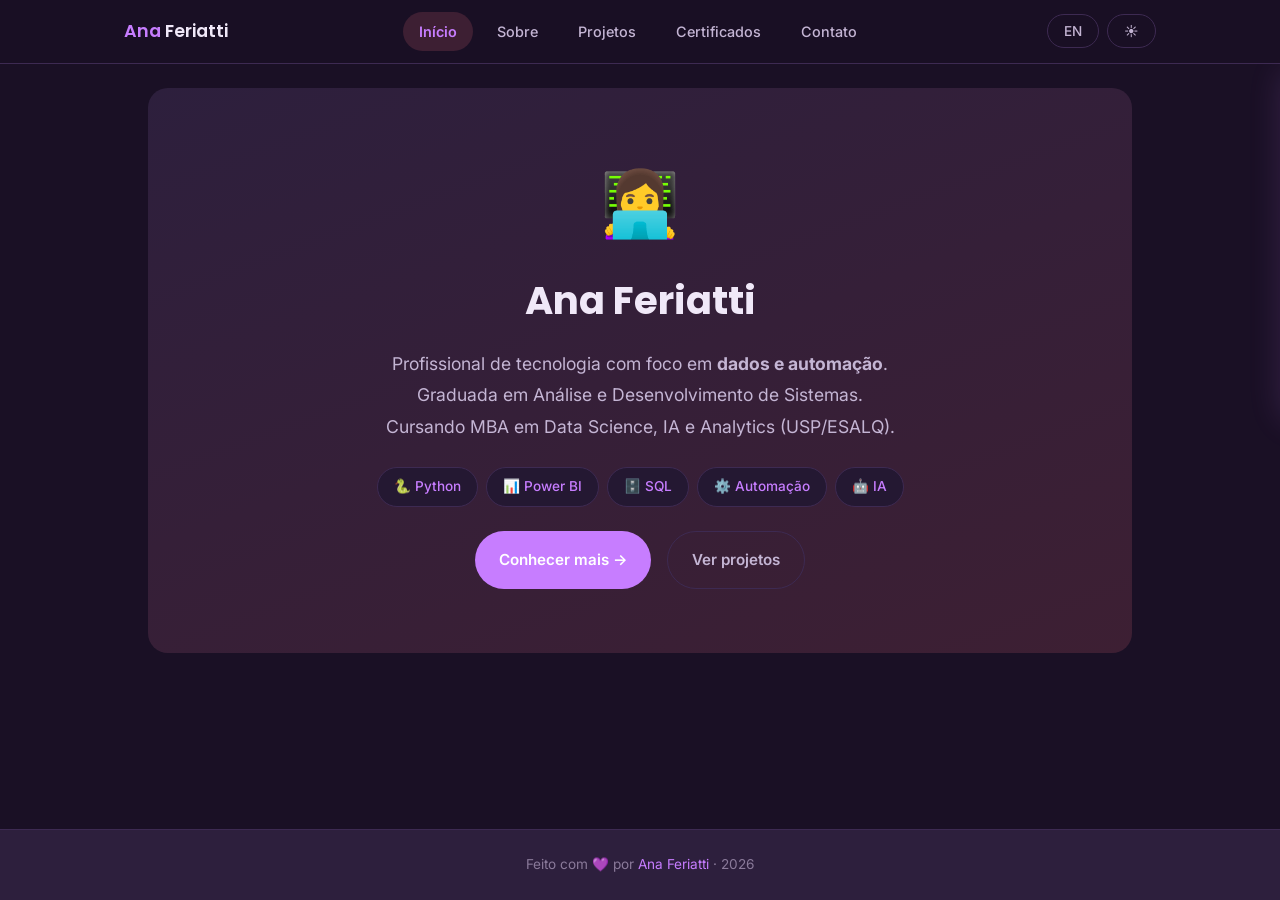
==== docs/index.html @ 39eaa2be "Esqueleto" ====
<!DOCTYPE html>
<html lang="pt-br">
<head>
  <meta charset="UTF-8">
  <meta name="viewport" content="width=device-width, initial-scale=1.0">
  <title>Ana Feriatti — Data Science & Analytics</title>
  <meta name="description" content="Portfolio de Ana Feriatti — Data Science, Python, SQL, Power BI e automação de processos.">
  <meta name="author" content="Ana Feriatti">
  <meta property="og:title" content="Ana Feriatti — Data Science & Analytics">
  <meta property="og:description" content="Profissional de tecnologia com foco em Data Science, Python, SQL e Power BI.">
  <meta property="og:type" content="website">
  <meta property="og:locale" content="pt_BR">
  <link rel="icon" href="data:image/svg+xml,<svg xmlns='http://www.w3.org/2000/svg' viewBox='0 0 100 100'><text y='.9em' font-size='90'>💜</text></svg>">
  <link rel="preconnect" href="https://fonts.googleapis.com">
  <link rel="preconnect" href="https://fonts.gstatic.com" crossorigin>
  <link href="https://fonts.googleapis.com/css2?family=Inter:wght@400;500;600&family=Poppins:wght@600;700&display=swap" rel="stylesheet">
  <link rel="stylesheet" href="css/style.css">
</head>
<body data-page="home">

  <main class="page">
    <div class="container">
      <section class="hero reveal" aria-label="Apresentação">
        <div class="hero-emoji" aria-hidden="true">👩‍💻</div>
        <h1 data-i18n="home.title">Ana Feriatti</h1>
        <p data-i18n="home.desc">
          Profissional de tecnologia com foco em <strong>dados e automação</strong>.<br>
          Graduada em Análise e Desenvolvimento de Sistemas.<br>
          Cursando MBA em Data Science, IA e Analytics (USP/ESALQ).
        </p>
        <div class="hero-tags">
          <span class="hero-tag">🐍 Python</span>
          <span class="hero-tag">📊 Power BI</span>
          <span class="hero-tag">🗄️ SQL</span>
          <span class="hero-tag">⚙️ Automação</span>
          <span class="hero-tag">🤖 IA</span>
        </div>
        <div class="hero-links">
          <a href="sobre.html" class="hero-link primary">Conhecer mais →</a>
          <a href="projetos.html" class="hero-link secondary">Ver projetos</a>
        </div>
      </section>
    </div>
  </main>

  <script src="js/bootstrap.js"></script>
</body>
</html>
---- docs/css/style.css ----
/* ===== DESIGN TOKENS ===== */
:root {
  --color-bg: #fefcff;
  --color-surface: #ffffff;
  --color-surface-alt: #f8f4fc;
  --color-border: #ede6f5;
  --color-primary: #9b59b6;
  --color-primary-light: #d2a8e0;
  --color-primary-dark: #7d3c98;
  --color-accent: #e91e8c;
  --color-accent-light: #fce4f3;
  --color-text: #2d2040;
  --color-text-secondary: #6b5b7b;
  --color-text-muted: #9a8ba8;
  --color-gradient-start: #f3e7fa;
  --color-gradient-end: #fce4f3;
  --color-card-shadow: rgba(155, 89, 182, 0.08);
  --color-card-hover-shadow: rgba(155, 89, 182, 0.16);

  --font-heading: 'Poppins', sans-serif;
  --font-body: 'Inter', sans-serif;
  --radius-sm: 8px;
  --radius-md: 12px;
  --radius-lg: 20px;
  --radius-full: 9999px;
  --shadow-sm: 0 2px 8px var(--color-card-shadow);
  --shadow-md: 0 4px 20px var(--color-card-shadow);
  --shadow-lg: 0 8px 32px var(--color-card-hover-shadow);
  --max-width: 1080px;
  --nav-height: 64px;

  --space-xs: 4px;
  --space-sm: 8px;
  --space-md: 16px;
  --space-lg: 24px;
  --space-xl: 40px;
  --space-2xl: 64px;
}

[data-theme="dark"] {
  --color-bg: #1a1025;
  --color-surface: #241832;
  --color-surface-alt: #2d1f3d;
  --color-border: #3d2a52;
  --color-primary: #c77dff;
  --color-primary-light: #e0b0ff;
  --color-primary-dark: #a855f7;
  --color-accent: #f472b6;
  --color-accent-light: #3d1f33;
  --color-text: #f0e8f8;
  --color-text-secondary: #c4b5d4;
  --color-text-muted: #8a7a9a;
  --color-gradient-start: #2d1f3d;
  --color-gradient-end: #3d1f33;
  --color-card-shadow: rgba(0, 0, 0, 0.3);
  --color-card-hover-shadow: rgba(199, 125, 255, 0.15);
}

/* ===== RESET ===== */
*, *::before, *::after { margin: 0; padding: 0; box-sizing: border-box; }
html { scroll-behavior: smooth; }

body {
  background: var(--color-bg);
  color: var(--color-text);
  font-family: var(--font-body);
  font-size: 16px;
  line-height: 1.6;
  min-height: 100vh;
  display: flex;
  flex-direction: column;
  -webkit-font-smoothing: antialiased;
}

a { color: var(--color-primary); text-decoration: none; transition: color 0.2s; }
a:hover { color: var(--color-primary-dark); }
a:focus-visible { outline: 2px solid var(--color-primary); outline-offset: 3px; border-radius: 4px; }
img { max-width: 100%; display: block; }

/* ===== UTILITIES ===== */
.sr-only {
  position: absolute; width: 1px; height: 1px; padding: 0; margin: -1px;
  overflow: hidden; clip: rect(0,0,0,0); white-space: nowrap; border: 0;
}
.container { max-width: var(--max-width); margin: 0 auto; padding: 0 var(--space-lg); }
.gradient-text {
  background: linear-gradient(135deg, var(--color-primary), var(--color-accent));
  -webkit-background-clip: text;
  -webkit-text-fill-color: transparent;
  background-clip: text;
}

/* ===== NAVIGATION ===== */
.navbar {
  position: fixed; top: 0; left: 0; right: 0; z-index: 100;
  background: rgba(254, 252, 255, 0.85);
  backdrop-filter: blur(12px);
  border-bottom: 1px solid var(--color-border);
  height: var(--nav-height);
  display: flex; align-items: center;
}
[data-theme="dark"] .navbar { background: rgba(26, 16, 37, 0.85); }

.navbar .container { display: flex; align-items: center; justify-content: space-between; width: 100%; }
.nav-brand { font-family: var(--font-heading); font-weight: 600; font-size: 1.1rem; color: var(--color-text); }
.nav-brand span { color: var(--color-primary); }

.nav-links { display: flex; gap: var(--space-sm); align-items: center; }
.nav-links a {
  font-size: 0.9rem; color: var(--color-text-secondary); padding: var(--space-sm) var(--space-md);
  border-radius: var(--radius-full); transition: all 0.2s; font-weight: 500;
}
.nav-links a:hover { color: var(--color-primary); background: var(--color-accent-light); }
.nav-links a.active { color: var(--color-primary); background: var(--color-accent-light); font-weight: 600; }

.nav-actions { display: flex; gap: var(--space-sm); align-items: center; }
.nav-btn {
  background: none; border: 1px solid var(--color-border); color: var(--color-text-secondary);
  cursor: pointer; padding: var(--space-sm) var(--space-md); border-radius: var(--radius-full);
  font-family: var(--font-body); font-size: 0.85rem; font-weight: 500; transition: all 0.2s;
}
.nav-btn:hover { border-color: var(--color-primary); color: var(--color-primary); background: var(--color-accent-light); }

.menu-btn {
  display: none; background: none; border: none; color: var(--color-text);
  cursor: pointer; padding: var(--space-sm); font-size: 1.4rem; line-height: 1;
}

.side-nav {
  position: fixed; top: var(--nav-height); right: 0; width: 260px;
  background: var(--color-surface); border-left: 1px solid var(--color-border);
  border-bottom: 1px solid var(--color-border); padding: var(--space-lg);
  transform: translateX(100%); transition: transform 0.25s ease; z-index: 90;
  border-radius: 0 0 0 var(--radius-lg); box-shadow: var(--shadow-lg);
}
.side-nav.open { transform: translateX(0); }
.side-nav a {
  display: block; padding: var(--space-md); font-size: 0.95rem; color: var(--color-text-secondary);
  border-radius: var(--radius-sm); margin-bottom: var(--space-xs); transition: all 0.2s;
}
.side-nav a:hover, .side-nav a.active { color: var(--color-primary); background: var(--color-accent-light); }

/* ===== PAGE LAYOUT ===== */
.page { flex: 1; padding-top: var(--nav-height); }
.page-section { padding: var(--space-2xl) 0; }
.page-section:first-child { padding-top: var(--space-xl); }

/* ===== HERO (HOME) ===== */
.hero {
  text-align: center;
  padding: var(--space-2xl) var(--space-lg);
  background: linear-gradient(160deg, var(--color-gradient-start), var(--color-gradient-end));
  border-radius: var(--radius-lg);
  margin: var(--space-lg);
}
.hero-emoji { font-size: 4rem; margin-bottom: var(--space-md); }
.hero h1 { font-family: var(--font-heading); font-size: 2.4rem; font-weight: 700; margin-bottom: var(--space-md); color: var(--color-text); }
.hero p { font-size: 1.1rem; color: var(--color-text-secondary); max-width: 600px; margin: 0 auto var(--space-lg); line-height: 1.8; }
.hero-tags { display: flex; flex-wrap: wrap; justify-content: center; gap: var(--space-sm); margin-bottom: var(--space-lg); }
.hero-tag {
  background: var(--color-surface); border: 1px solid var(--color-border);
  padding: var(--space-sm) var(--space-md); border-radius: var(--radius-full);
  font-size: 0.85rem; color: var(--color-primary); font-weight: 500;
}
.hero-links { display: flex; flex-wrap: wrap; justify-content: center; gap: var(--space-md); }
.hero-link {
  display: inline-flex; align-items: center; gap: var(--space-sm);
  padding: var(--space-md) var(--space-lg); border-radius: var(--radius-full);
  font-weight: 600; font-size: 0.95rem; transition: all 0.2s;
}
.hero-link.primary { background: var(--color-primary); color: #fff; }
.hero-link.primary:hover { background: var(--color-primary-dark); color: #fff; transform: translateY(-2px); box-shadow: var(--shadow-md); }
.hero-link.secondary { border: 1px solid var(--color-border); color: var(--color-text-secondary); }
.hero-link.secondary:hover { border-color: var(--color-primary); color: var(--color-primary); background: var(--color-accent-light); }

/* ===== SECTION HEADINGS ===== */
.section-title {
  font-family: var(--font-heading); font-size: 1.8rem; font-weight: 700;
  margin-bottom: var(--space-xs); color: var(--color-text);
}
.section-subtitle { color: var(--color-text-muted); font-size: 0.95rem; margin-bottom: var(--space-xl); }

/* ===== CARDS ===== */
.card {
  background: var(--color-surface); border: 1px solid var(--color-border);
  border-radius: var(--radius-md); padding: var(--space-lg);
  transition: all 0.25s ease; box-shadow: var(--shadow-sm);
}
.card:hover { box-shadow: var(--shadow-lg); transform: translateY(-3px); border-color: var(--color-primary-light); }
.card-title { font-family: var(--font-heading); font-weight: 600; font-size: 1.1rem; margin-bottom: var(--space-sm); color: var(--color-text); }
.card-subtitle { font-size: 0.85rem; color: var(--color-primary); font-weight: 500; margin-bottom: var(--space-sm); }
.card-desc { font-size: 0.9rem; color: var(--color-text-secondary); line-height: 1.7; }

/* ===== TIMELINE ===== */
.timeline { position: relative; padding-left: var(--space-xl); }
.timeline::before {
  content: ''; position: absolute; left: 8px; top: 8px; bottom: 8px;
  width: 2px; background: linear-gradient(to bottom, var(--color-primary-light), var(--color-accent));
  border-radius: 2px;
}
.tl-item { position: relative; margin-bottom: var(--space-xl); }
.tl-item::before {
  content: ''; position: absolute; left: calc(-1 * var(--space-xl) + 4px); top: 8px;
  width: 10px; height: 10px; border-radius: 50%;
  background: var(--color-primary); border: 2px solid var(--color-surface);
  box-shadow: 0 0 0 3px var(--color-primary-light);
}
.tl-item h3 { font-family: var(--font-heading); font-weight: 600; font-size: 1rem; color: var(--color-text); margin-bottom: var(--space-xs); }
.tl-item .tl-date { font-size: 0.8rem; color: var(--color-primary); font-weight: 500; margin-bottom: var(--space-sm); }
.tl-item p { font-size: 0.9rem; color: var(--color-text-secondary); line-height: 1.7; }

/* ===== SKILLS GRID ===== */
.skills-grid { display: grid; grid-template-columns: repeat(auto-fit, minmax(200px, 1fr)); gap: var(--space-md); }
.skill-card { text-align: center; }
.skill-card h4 {
  font-size: 0.75rem; text-transform: uppercase; letter-spacing: 0.1em;
  color: var(--color-text-muted); margin-bottom: var(--space-md); font-weight: 600;
}
.tags { display: flex; flex-wrap: wrap; gap: var(--space-sm); justify-content: center; }
.tag {
  font-size: 0.8rem; padding: var(--space-xs) var(--space-md);
  border-radius: var(--radius-full); background: var(--color-accent-light);
  color: var(--color-primary); font-weight: 500; border: 1px solid var(--color-border);
  transition: all 0.2s;
}
.tag:hover { background: var(--color-primary); color: #fff; border-color: var(--color-primary); }

/* ===== PROJECTS ===== */
.projects-grid { display: grid; grid-template-columns: repeat(auto-fit, minmax(300px, 1fr)); gap: var(--space-md); }
.project-card { display: flex; flex-direction: column; }
.project-card .card-title a { color: var(--color-text); }
.project-card .card-title a:hover { color: var(--color-primary); }
.project-card.featured { border-left: 3px solid var(--color-primary); }
.project-meta { display: flex; flex-wrap: wrap; gap: var(--space-md); margin-top: auto; padding-top: var(--space-md); font-size: 0.8rem; color: var(--color-text-muted); }
.project-meta span { display: inline-flex; align-items: center; gap: var(--space-xs); }
.lang-dot { width: 10px; height: 10px; border-radius: 50%; display: inline-block; }
.project-links { display: flex; gap: var(--space-sm); margin-top: var(--space-md); }
.project-links a {
  font-size: 0.8rem; padding: var(--space-xs) var(--space-md); border: 1px solid var(--color-border);
  border-radius: var(--radius-full); color: var(--color-text-secondary); transition: all 0.2s;
}
.project-links a:hover { border-color: var(--color-primary); color: var(--color-primary); background: var(--color-accent-light); }

/* ===== FILTERS ===== */
.filters { display: flex; flex-wrap: wrap; gap: var(--space-sm); margin-bottom: var(--space-lg); }
.filter-btn {
  background: none; border: 1px solid var(--color-border); color: var(--color-text-secondary);
  font-family: var(--font-body); font-size: 0.85rem; padding: var(--space-sm) var(--space-md);
  cursor: pointer; border-radius: var(--radius-full); transition: all 0.2s; font-weight: 500;
}
.filter-btn:hover { border-color: var(--color-primary); color: var(--color-primary); }
.filter-btn.active { background: var(--color-primary); color: #fff; border-color: var(--color-primary); }
.result-count { font-size: 0.85rem; color: var(--color-text-muted); margin-bottom: var(--space-md); }

/* ===== CERTIFICATES ===== */
.certs-grid { display: grid; grid-template-columns: repeat(auto-fit, minmax(280px, 1fr)); gap: var(--space-md); }
.cert-card .cert-issuer { font-size: 0.8rem; color: var(--color-accent); font-weight: 500; }
.cert-card .cert-date { font-size: 0.8rem; color: var(--color-text-muted); }
.cert-card .cert-category {
  display: inline-block; font-size: 0.7rem; padding: 2px var(--space-sm);
  background: var(--color-accent-light); color: var(--color-primary);
  border-radius: var(--radius-full); font-weight: 500; margin-top: var(--space-sm);
}

/* ===== CONTACT ===== */
.contact-grid { display: grid; grid-template-columns: repeat(auto-fit, minmax(240px, 1fr)); gap: var(--space-md); }
.contact-card {
  text-decoration: none; display: flex; flex-direction: column; align-items: center; text-align: center;
  padding: var(--space-xl) var(--space-lg);
}
.contact-card:hover { color: var(--color-text); }
.contact-icon { font-size: 2rem; margin-bottom: var(--space-md); }
.contact-label { font-size: 0.8rem; text-transform: uppercase; letter-spacing: 0.05em; color: var(--color-text-muted); margin-bottom: var(--space-sm); font-weight: 600; }
.contact-value { font-size: 0.95rem; color: var(--color-primary); font-weight: 500; word-break: break-all; }

.contact-cta {
  text-align: center; padding: var(--space-xl);
  background: linear-gradient(135deg, var(--color-gradient-start), var(--color-gradient-end));
  border-radius: var(--radius-lg); margin-top: var(--space-xl);
}
.contact-cta p { color: var(--color-text-secondary); margin-bottom: var(--space-md); font-size: 1.05rem; }
.contact-cta a { font-weight: 600; }

/* ===== LOADING / ERROR ===== */
.loading { text-align: center; padding: var(--space-xl); color: var(--color-text-muted); }
.loading::after { content: ''; display: inline-block; width: 16px; height: 16px; border: 2px solid var(--color-border); border-top-color: var(--color-primary); border-radius: 50%; animation: spin 0.8s linear infinite; margin-left: var(--space-sm); vertical-align: middle; }
@keyframes spin { to { transform: rotate(360deg); } }
.error-msg { text-align: center; padding: var(--space-lg); color: var(--color-accent); font-size: 0.9rem; }

/* ===== FOOTER ===== */
.footer {
  border-top: 1px solid var(--color-border); padding: var(--space-lg);
  text-align: center; font-size: 0.85rem; color: var(--color-text-muted);
  background: var(--color-surface-alt);
}
.footer a { color: var(--color-primary); }

/* ===== ANIMATIONS ===== */
.reveal { opacity: 0; transform: translateY(16px); transition: opacity 0.5s ease, transform 0.5s ease; }
.reveal.visible { opacity: 1; transform: translateY(0); }

/* ===== RESPONSIVE ===== */
@media (max-width: 768px) {
  .nav-links { display: none; }
  .menu-btn { display: block; }
  .hero h1 { font-size: 1.8rem; }
  .hero { margin: var(--space-md); padding: var(--space-xl) var(--space-md); }
  .skills-grid { grid-template-columns: 1fr 1fr; }
  .projects-grid { grid-template-columns: 1fr; }
  .section-title { font-size: 1.5rem; }
}

@media (max-width: 480px) {
  .hero h1 { font-size: 1.5rem; }
  .skills-grid { grid-template-columns: 1fr; }
  .contact-grid { grid-template-columns: 1fr; }
  .certs-grid { grid-template-columns: 1fr; }
  .hero-links { flex-direction: column; align-items: center; }
}
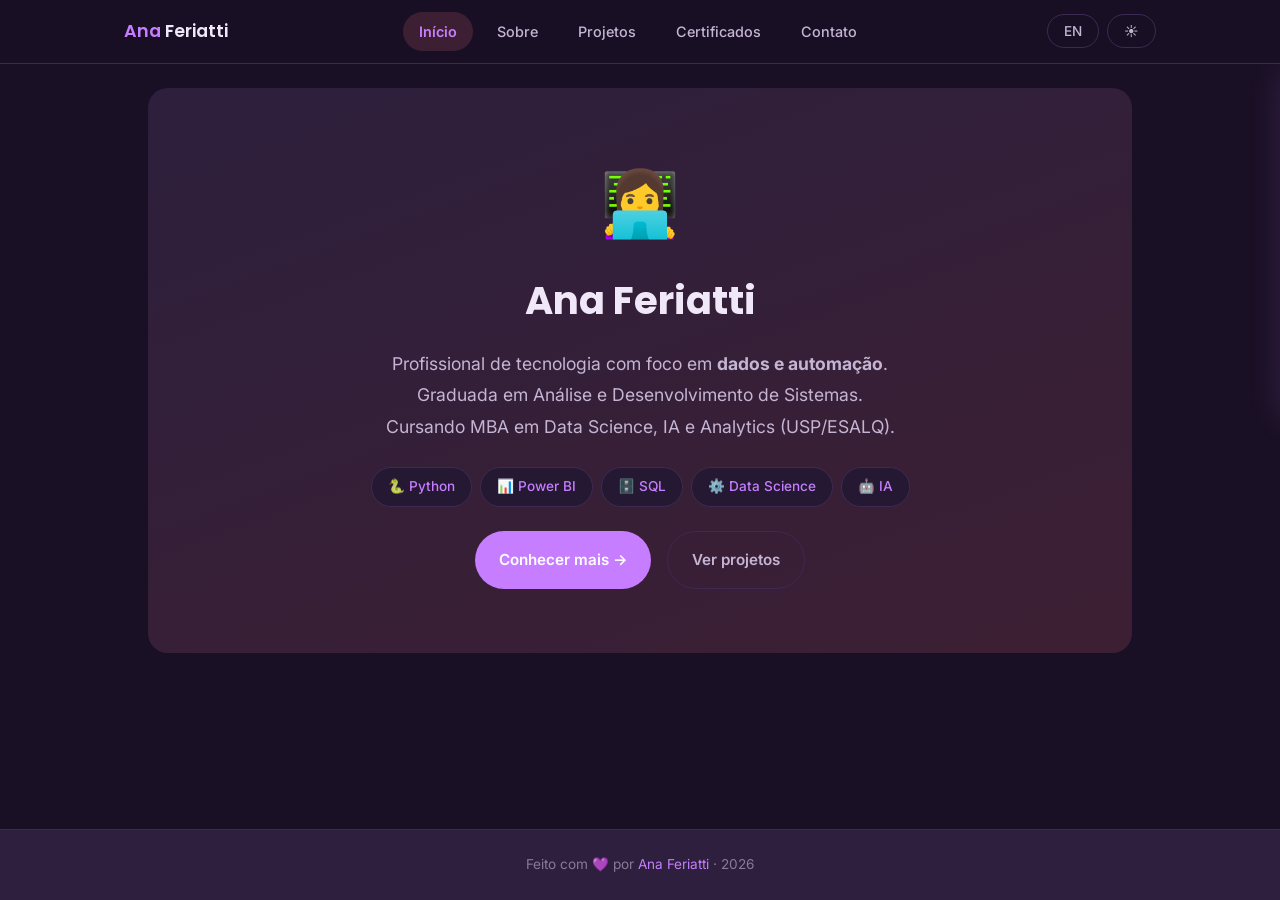
==== commit d238e6cb: "certificacoes" ====
--- a/docs/index.html
+++ b/docs/index.html
@@ -32,7 +32,7 @@
           <span class="hero-tag">🐍 Python</span>
           <span class="hero-tag">📊 Power BI</span>
           <span class="hero-tag">🗄️ SQL</span>
-          <span class="hero-tag">⚙️ Automação</span>
+          <span class="hero-tag">⚙️ Data Science</span>
           <span class="hero-tag">🤖 IA</span>
         </div>
         <div class="hero-links">
